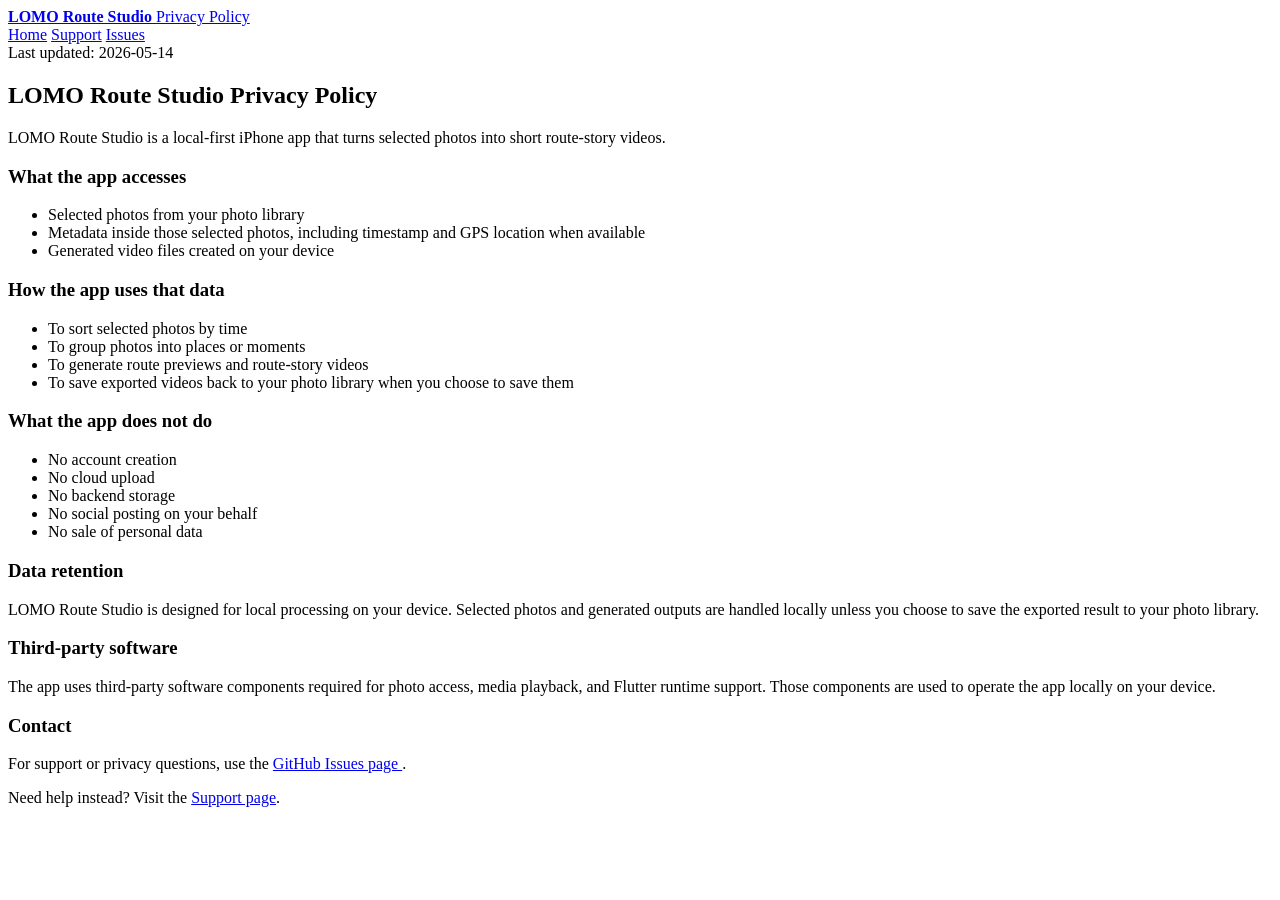
==== privacy.html @ d45ef058 "Add public privacy page" ====
<!DOCTYPE html>
<html lang="en">
  <head>
    <meta charset="UTF-8" />
    <meta name="viewport" content="width=device-width, initial-scale=1.0" />
    <title>LOMO Route Studio Privacy Policy</title>
    <meta
      name="description"
      content="Privacy Policy for the local-first iPhone app LOMO Route Studio."
    />
    <link rel="stylesheet" href="styles.css" />
  </head>
  <body>
    <div class="site-shell">
      <header class="topbar">
        <a class="brand" href="index.html" aria-label="LOMO Route Studio home">
          <span class="brand-badge" aria-hidden="true"></span>
          <span class="brand-copy">
            <strong>LOMO Route Studio</strong>
            <span>Privacy Policy</span>
          </span>
        </a>
        <nav class="nav-links" aria-label="Primary">
          <a class="nav-pill" href="index.html">Home</a>
          <a class="nav-pill" href="support.html">Support</a>
          <a
            class="nav-pill"
            href="https://github.com/jikoolomo/lomo-apps-lomoroutestudio/issues"
          >
            Issues
          </a>
        </nav>
      </header>

      <main class="content-wrap">
        <article class="content-card">
          <div class="eyebrow">Last updated: 2026-05-14</div>
          <h2>LOMO Route Studio Privacy Policy</h2>
          <p>
            LOMO Route Studio is a local-first iPhone app that turns selected
            photos into short route-story videos.
          </p>

          <h3>What the app accesses</h3>
          <ul>
            <li>Selected photos from your photo library</li>
            <li>
              Metadata inside those selected photos, including timestamp and GPS
              location when available
            </li>
            <li>Generated video files created on your device</li>
          </ul>

          <h3>How the app uses that data</h3>
          <ul>
            <li>To sort selected photos by time</li>
            <li>To group photos into places or moments</li>
            <li>To generate route previews and route-story videos</li>
            <li>
              To save exported videos back to your photo library when you choose
              to save them
            </li>
          </ul>

          <h3>What the app does not do</h3>
          <ul>
            <li>No account creation</li>
            <li>No cloud upload</li>
            <li>No backend storage</li>
            <li>No social posting on your behalf</li>
            <li>No sale of personal data</li>
          </ul>

          <h3>Data retention</h3>
          <p>
            LOMO Route Studio is designed for local processing on your device.
            Selected photos and generated outputs are handled locally unless you
            choose to save the exported result to your photo library.
          </p>

          <h3>Third-party software</h3>
          <p>
            The app uses third-party software components required for photo
            access, media playback, and Flutter runtime support. Those
            components are used to operate the app locally on your device.
          </p>

          <h3>Contact</h3>
          <p>
            For support or privacy questions, use the
            <a href="https://github.com/jikoolomo/lomo-apps-lomoroutestudio/issues">
              GitHub Issues page
            </a>.
          </p>
        </article>
      </main>

      <footer class="footer">
        Need help instead? Visit the <a href="support.html">Support page</a>.
      </footer>
    </div>
  </body>
</html>
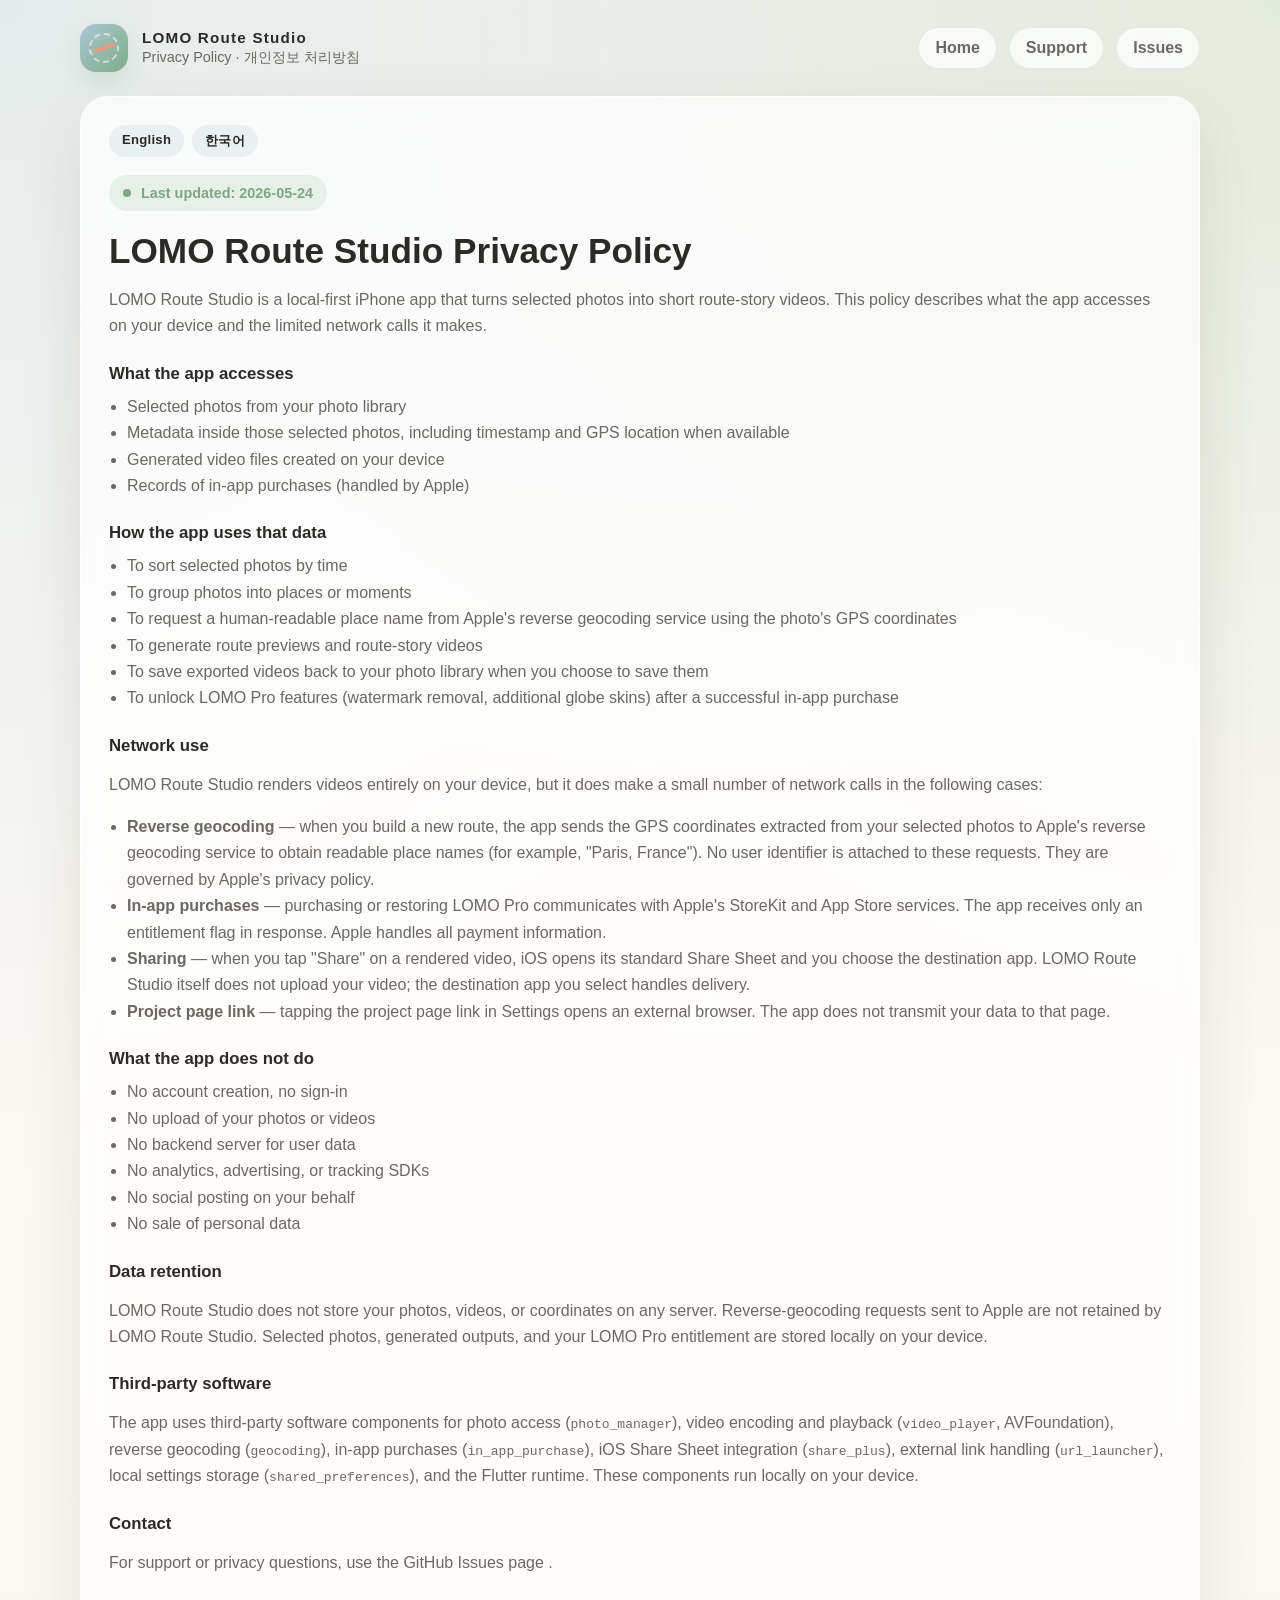
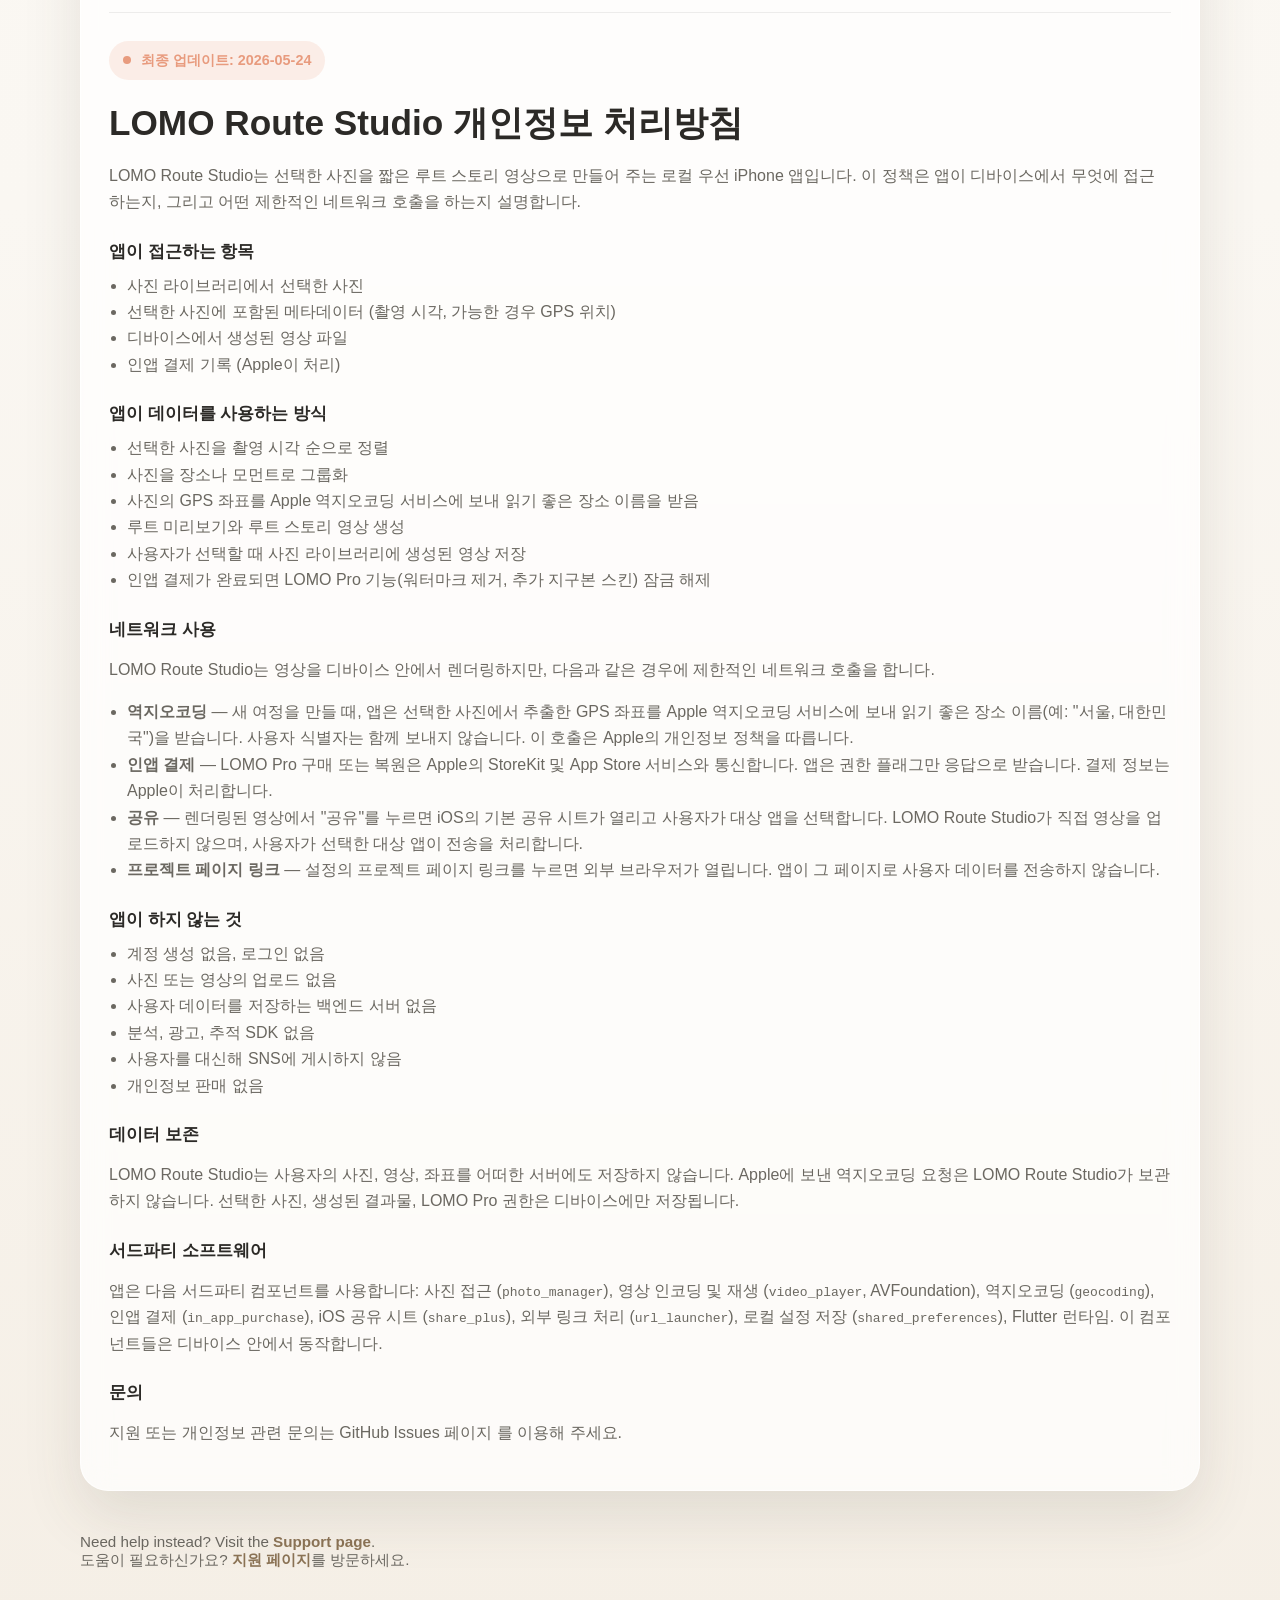
==== commit 5f1bc0c9: "Localize public site to English and Korean, sync v1.1 privacy changes Co-Authored-By: Claude Opus 4." ====
--- a/privacy.html
+++ b/privacy.html
@@ -3,10 +3,10 @@
   <head>
     <meta charset="UTF-8" />
     <meta name="viewport" content="width=device-width, initial-scale=1.0" />
-    <title>LOMO Route Studio Privacy Policy</title>
+    <title>LOMO Route Studio Privacy Policy · 개인정보 처리방침</title>
     <meta
       name="description"
-      content="Privacy Policy for the local-first iPhone app LOMO Route Studio."
+      content="Privacy Policy for the local-first iPhone app LOMO Route Studio. 로컬 우선 iPhone 앱 LOMO Route Studio의 개인정보 처리방침."
     />
     <link rel="stylesheet" href="styles.css" />
   </head>
@@ -17,7 +17,7 @@
           <span class="brand-badge" aria-hidden="true"></span>
           <span class="brand-copy">
             <strong>LOMO Route Studio</strong>
-            <span>Privacy Policy</span>
+            <span>Privacy Policy · 개인정보 처리방침</span>
           </span>
         </a>
         <nav class="nav-links" aria-label="Primary">
@@ -34,69 +34,243 @@
 
       <main class="content-wrap">
         <article class="content-card">
-          <div class="eyebrow">Last updated: 2026-05-14</div>
-          <h2>LOMO Route Studio Privacy Policy</h2>
-          <p>
-            LOMO Route Studio is a local-first iPhone app that turns selected
-            photos into short route-story videos.
-          </p>
-
-          <h3>What the app accesses</h3>
-          <ul>
-            <li>Selected photos from your photo library</li>
-            <li>
-              Metadata inside those selected photos, including timestamp and GPS
-              location when available
-            </li>
-            <li>Generated video files created on your device</li>
-          </ul>
-
-          <h3>How the app uses that data</h3>
-          <ul>
-            <li>To sort selected photos by time</li>
-            <li>To group photos into places or moments</li>
-            <li>To generate route previews and route-story videos</li>
-            <li>
-              To save exported videos back to your photo library when you choose
-              to save them
-            </li>
-          </ul>
-
-          <h3>What the app does not do</h3>
-          <ul>
-            <li>No account creation</li>
-            <li>No cloud upload</li>
-            <li>No backend storage</li>
-            <li>No social posting on your behalf</li>
-            <li>No sale of personal data</li>
-          </ul>
-
-          <h3>Data retention</h3>
-          <p>
-            LOMO Route Studio is designed for local processing on your device.
-            Selected photos and generated outputs are handled locally unless you
-            choose to save the exported result to your photo library.
-          </p>
-
-          <h3>Third-party software</h3>
-          <p>
-            The app uses third-party software components required for photo
-            access, media playback, and Flutter runtime support. Those
-            components are used to operate the app locally on your device.
-          </p>
-
-          <h3>Contact</h3>
-          <p>
-            For support or privacy questions, use the
-            <a href="https://github.com/jikoolomo/lomo-apps-lomoroutestudio/issues">
-              GitHub Issues page
-            </a>.
-          </p>
+          <nav class="lang-anchors" aria-label="Language">
+            <a href="#en">English</a>
+            <a href="#ko">한국어</a>
+          </nav>
+
+          <section class="lang-section" lang="en" id="en">
+            <div class="eyebrow">Last updated: 2026-05-24</div>
+            <h2>LOMO Route Studio Privacy Policy</h2>
+            <p>
+              LOMO Route Studio is a local-first iPhone app that turns selected
+              photos into short route-story videos. This policy describes what
+              the app accesses on your device and the limited network calls it
+              makes.
+            </p>
+
+            <h3>What the app accesses</h3>
+            <ul>
+              <li>Selected photos from your photo library</li>
+              <li>
+                Metadata inside those selected photos, including timestamp and
+                GPS location when available
+              </li>
+              <li>Generated video files created on your device</li>
+              <li>Records of in-app purchases (handled by Apple)</li>
+            </ul>
+
+            <h3>How the app uses that data</h3>
+            <ul>
+              <li>To sort selected photos by time</li>
+              <li>To group photos into places or moments</li>
+              <li>
+                To request a human-readable place name from Apple's reverse
+                geocoding service using the photo's GPS coordinates
+              </li>
+              <li>To generate route previews and route-story videos</li>
+              <li>
+                To save exported videos back to your photo library when you
+                choose to save them
+              </li>
+              <li>
+                To unlock LOMO Pro features (watermark removal, additional
+                globe skins) after a successful in-app purchase
+              </li>
+            </ul>
+
+            <h3>Network use</h3>
+            <p>
+              LOMO Route Studio renders videos entirely on your device, but it
+              does make a small number of network calls in the following cases:
+            </p>
+            <ul>
+              <li>
+                <strong>Reverse geocoding</strong> — when you build a new
+                route, the app sends the GPS coordinates extracted from your
+                selected photos to Apple's reverse geocoding service to obtain
+                readable place names (for example, "Paris, France"). No user
+                identifier is attached to these requests. They are governed by
+                Apple's privacy policy.
+              </li>
+              <li>
+                <strong>In-app purchases</strong> — purchasing or restoring
+                LOMO Pro communicates with Apple's StoreKit and App Store
+                services. The app receives only an entitlement flag in
+                response. Apple handles all payment information.
+              </li>
+              <li>
+                <strong>Sharing</strong> — when you tap "Share" on a rendered
+                video, iOS opens its standard Share Sheet and you choose the
+                destination app. LOMO Route Studio itself does not upload your
+                video; the destination app you select handles delivery.
+              </li>
+              <li>
+                <strong>Project page link</strong> — tapping the project page
+                link in Settings opens an external browser. The app does not
+                transmit your data to that page.
+              </li>
+            </ul>
+
+            <h3>What the app does not do</h3>
+            <ul>
+              <li>No account creation, no sign-in</li>
+              <li>No upload of your photos or videos</li>
+              <li>No backend server for user data</li>
+              <li>No analytics, advertising, or tracking SDKs</li>
+              <li>No social posting on your behalf</li>
+              <li>No sale of personal data</li>
+            </ul>
+
+            <h3>Data retention</h3>
+            <p>
+              LOMO Route Studio does not store your photos, videos, or
+              coordinates on any server. Reverse-geocoding requests sent to
+              Apple are not retained by LOMO Route Studio. Selected photos,
+              generated outputs, and your LOMO Pro entitlement are stored
+              locally on your device.
+            </p>
+
+            <h3>Third-party software</h3>
+            <p>
+              The app uses third-party software components for photo access
+              (<code>photo_manager</code>), video encoding and playback
+              (<code>video_player</code>, AVFoundation), reverse geocoding
+              (<code>geocoding</code>), in-app purchases
+              (<code>in_app_purchase</code>), iOS Share Sheet integration
+              (<code>share_plus</code>), external link handling
+              (<code>url_launcher</code>), local settings storage
+              (<code>shared_preferences</code>), and the Flutter runtime.
+              These components run locally on your device.
+            </p>
+
+            <h3>Contact</h3>
+            <p>
+              For support or privacy questions, use the
+              <a href="https://github.com/jikoolomo/lomo-apps-lomoroutestudio/issues">
+                GitHub Issues page
+              </a>.
+            </p>
+          </section>
+
+          <hr class="lang-divider" />
+
+          <section class="lang-section" lang="ko" id="ko">
+            <div class="eyebrow">최종 업데이트: 2026-05-24</div>
+            <h2>LOMO Route Studio 개인정보 처리방침</h2>
+            <p>
+              LOMO Route Studio는 선택한 사진을 짧은 루트 스토리 영상으로
+              만들어 주는 로컬 우선 iPhone 앱입니다. 이 정책은 앱이 디바이스에서
+              무엇에 접근하는지, 그리고 어떤 제한적인 네트워크 호출을 하는지
+              설명합니다.
+            </p>
+
+            <h3>앱이 접근하는 항목</h3>
+            <ul>
+              <li>사진 라이브러리에서 선택한 사진</li>
+              <li>
+                선택한 사진에 포함된 메타데이터 (촬영 시각, 가능한 경우 GPS
+                위치)
+              </li>
+              <li>디바이스에서 생성된 영상 파일</li>
+              <li>인앱 결제 기록 (Apple이 처리)</li>
+            </ul>
+
+            <h3>앱이 데이터를 사용하는 방식</h3>
+            <ul>
+              <li>선택한 사진을 촬영 시각 순으로 정렬</li>
+              <li>사진을 장소나 모먼트로 그룹화</li>
+              <li>
+                사진의 GPS 좌표를 Apple 역지오코딩 서비스에 보내 읽기 좋은 장소
+                이름을 받음
+              </li>
+              <li>루트 미리보기와 루트 스토리 영상 생성</li>
+              <li>
+                사용자가 선택할 때 사진 라이브러리에 생성된 영상 저장
+              </li>
+              <li>
+                인앱 결제가 완료되면 LOMO Pro 기능(워터마크 제거, 추가 지구본
+                스킨) 잠금 해제
+              </li>
+            </ul>
+
+            <h3>네트워크 사용</h3>
+            <p>
+              LOMO Route Studio는 영상을 디바이스 안에서 렌더링하지만, 다음과
+              같은 경우에 제한적인 네트워크 호출을 합니다.
+            </p>
+            <ul>
+              <li>
+                <strong>역지오코딩</strong> — 새 여정을 만들 때, 앱은 선택한
+                사진에서 추출한 GPS 좌표를 Apple 역지오코딩 서비스에 보내 읽기
+                좋은 장소 이름(예: "서울, 대한민국")을 받습니다. 사용자 식별자는
+                함께 보내지 않습니다. 이 호출은 Apple의 개인정보 정책을
+                따릅니다.
+              </li>
+              <li>
+                <strong>인앱 결제</strong> — LOMO Pro 구매 또는 복원은 Apple의
+                StoreKit 및 App Store 서비스와 통신합니다. 앱은 권한 플래그만
+                응답으로 받습니다. 결제 정보는 Apple이 처리합니다.
+              </li>
+              <li>
+                <strong>공유</strong> — 렌더링된 영상에서 "공유"를 누르면 iOS의
+                기본 공유 시트가 열리고 사용자가 대상 앱을 선택합니다. LOMO
+                Route Studio가 직접 영상을 업로드하지 않으며, 사용자가 선택한
+                대상 앱이 전송을 처리합니다.
+              </li>
+              <li>
+                <strong>프로젝트 페이지 링크</strong> — 설정의 프로젝트 페이지
+                링크를 누르면 외부 브라우저가 열립니다. 앱이 그 페이지로 사용자
+                데이터를 전송하지 않습니다.
+              </li>
+            </ul>
+
+            <h3>앱이 하지 않는 것</h3>
+            <ul>
+              <li>계정 생성 없음, 로그인 없음</li>
+              <li>사진 또는 영상의 업로드 없음</li>
+              <li>사용자 데이터를 저장하는 백엔드 서버 없음</li>
+              <li>분석, 광고, 추적 SDK 없음</li>
+              <li>사용자를 대신해 SNS에 게시하지 않음</li>
+              <li>개인정보 판매 없음</li>
+            </ul>
+
+            <h3>데이터 보존</h3>
+            <p>
+              LOMO Route Studio는 사용자의 사진, 영상, 좌표를 어떠한 서버에도
+              저장하지 않습니다. Apple에 보낸 역지오코딩 요청은 LOMO Route
+              Studio가 보관하지 않습니다. 선택한 사진, 생성된 결과물, LOMO Pro
+              권한은 디바이스에만 저장됩니다.
+            </p>
+
+            <h3>서드파티 소프트웨어</h3>
+            <p>
+              앱은 다음 서드파티 컴포넌트를 사용합니다: 사진 접근
+              (<code>photo_manager</code>), 영상 인코딩 및 재생
+              (<code>video_player</code>, AVFoundation), 역지오코딩
+              (<code>geocoding</code>), 인앱 결제
+              (<code>in_app_purchase</code>), iOS 공유 시트
+              (<code>share_plus</code>), 외부 링크 처리
+              (<code>url_launcher</code>), 로컬 설정 저장
+              (<code>shared_preferences</code>), Flutter 런타임. 이
+              컴포넌트들은 디바이스 안에서 동작합니다.
+            </p>
+
+            <h3>문의</h3>
+            <p>
+              지원 또는 개인정보 관련 문의는
+              <a href="https://github.com/jikoolomo/lomo-apps-lomoroutestudio/issues">
+                GitHub Issues 페이지
+              </a>를 이용해 주세요.
+            </p>
+          </section>
         </article>
       </main>
 
       <footer class="footer">
         Need help instead? Visit the <a href="support.html">Support page</a>.
+        <br />
+        도움이 필요하신가요? <a href="support.html">지원 페이지</a>를 방문하세요.
       </footer>
     </div>
   </body>
--- a/styles.css
+++ b/styles.css
@@ -0,0 +1,504 @@
+:root {
+  --cream: #faf7f2;
+  --text: #2c2a27;
+  --muted: #6b6861;
+  --green: #7ba882;
+  --blue: #a8c5d1;
+  --coral: #e89b7e;
+  --brown: #8b7355;
+  --white: #ffffff;
+  --shadow: 0 24px 60px rgba(76, 64, 48, 0.12);
+  --border: rgba(44, 42, 39, 0.08);
+}
+
+* {
+  box-sizing: border-box;
+}
+
+html {
+  scroll-behavior: smooth;
+}
+
+body {
+  margin: 0;
+  font-family: "SF Pro Display", "Avenir Next", -apple-system, BlinkMacSystemFont,
+    "Segoe UI", sans-serif;
+  color: var(--text);
+  background:
+    radial-gradient(circle at top left, rgba(168, 197, 209, 0.28), transparent 34%),
+    radial-gradient(circle at top right, rgba(123, 168, 130, 0.2), transparent 32%),
+    linear-gradient(180deg, #fdfaf5 0%, var(--cream) 56%, #f5efe6 100%);
+}
+
+a {
+  color: inherit;
+  text-decoration: none;
+}
+
+.site-shell {
+  width: min(1120px, calc(100% - 40px));
+  margin: 0 auto;
+  padding: 24px 0 56px;
+}
+
+.topbar {
+  display: flex;
+  align-items: center;
+  justify-content: space-between;
+  gap: 16px;
+  margin-bottom: 24px;
+}
+
+.brand {
+  display: inline-flex;
+  align-items: center;
+  gap: 14px;
+}
+
+.brand-badge {
+  width: 48px;
+  height: 48px;
+  border-radius: 16px;
+  background: linear-gradient(135deg, rgba(168, 197, 209, 0.95), rgba(123, 168, 130, 0.95));
+  box-shadow: 0 10px 24px rgba(123, 168, 130, 0.22);
+  position: relative;
+  overflow: hidden;
+}
+
+.brand-badge::before,
+.brand-badge::after {
+  content: "";
+  position: absolute;
+  border-radius: 999px;
+}
+
+.brand-badge::before {
+  inset: 9px;
+  border: 2px dashed rgba(255, 255, 255, 0.55);
+}
+
+.brand-badge::after {
+  width: 22px;
+  height: 4px;
+  background: var(--coral);
+  top: 22px;
+  left: 13px;
+  transform: rotate(-18deg);
+}
+
+.brand-copy strong {
+  display: block;
+  font-size: 0.95rem;
+  letter-spacing: 0.08em;
+}
+
+.brand-copy span {
+  display: block;
+  margin-top: 2px;
+  color: var(--muted);
+  font-size: 0.9rem;
+}
+
+.nav-links {
+  display: flex;
+  flex-wrap: wrap;
+  gap: 12px;
+}
+
+.nav-pill {
+  padding: 11px 16px;
+  border-radius: 999px;
+  background: rgba(255, 255, 255, 0.72);
+  border: 1px solid rgba(44, 42, 39, 0.08);
+  color: var(--muted);
+  font-weight: 600;
+  transition: transform 180ms ease, box-shadow 180ms ease, color 180ms ease;
+}
+
+.nav-pill:hover,
+.nav-pill:focus-visible {
+  color: var(--text);
+  transform: translateY(-1px);
+  box-shadow: 0 10px 26px rgba(76, 64, 48, 0.12);
+}
+
+.hero {
+  display: grid;
+  grid-template-columns: minmax(0, 1.08fr) minmax(280px, 0.92fr);
+  gap: 28px;
+  align-items: center;
+  margin-bottom: 26px;
+}
+
+.hero-copy,
+.panel,
+.content-card {
+  background: rgba(255, 255, 255, 0.72);
+  border: 1px solid rgba(255, 255, 255, 0.72);
+  box-shadow: var(--shadow);
+  backdrop-filter: blur(14px);
+}
+
+.hero-copy {
+  border-radius: 34px;
+  padding: 40px;
+}
+
+.eyebrow {
+  display: inline-flex;
+  align-items: center;
+  gap: 10px;
+  padding: 10px 14px;
+  border-radius: 999px;
+  background: rgba(123, 168, 130, 0.14);
+  color: var(--green);
+  font-size: 0.9rem;
+  font-weight: 700;
+  margin-bottom: 20px;
+}
+
+.eyebrow::before {
+  content: "";
+  width: 8px;
+  height: 8px;
+  border-radius: 50%;
+  background: var(--green);
+}
+
+h1,
+h2,
+h3 {
+  margin: 0;
+  letter-spacing: 0;
+}
+
+h1 {
+  font-size: clamp(2.6rem, 5vw, 4.4rem);
+  line-height: 0.96;
+}
+
+.hero-copy p {
+  margin: 18px 0 0;
+  font-size: 1.08rem;
+  line-height: 1.7;
+  color: var(--muted);
+  max-width: 38rem;
+}
+
+.cta-row {
+  display: flex;
+  flex-wrap: wrap;
+  gap: 14px;
+  margin-top: 28px;
+}
+
+.cta-primary,
+.cta-secondary {
+  display: inline-flex;
+  align-items: center;
+  justify-content: center;
+  min-height: 56px;
+  padding: 0 22px;
+  border-radius: 20px;
+  font-weight: 800;
+  transition: transform 180ms ease, box-shadow 180ms ease, filter 180ms ease;
+}
+
+.cta-primary {
+  background: var(--coral);
+  color: var(--white);
+  box-shadow: 0 16px 30px rgba(232, 155, 126, 0.3);
+}
+
+.cta-secondary {
+  background: var(--white);
+  border: 1px solid var(--border);
+}
+
+.cta-primary:hover,
+.cta-secondary:hover,
+.cta-primary:focus-visible,
+.cta-secondary:focus-visible {
+  transform: translateY(-1px);
+  filter: saturate(1.03);
+}
+
+.trust-note {
+  margin-top: 16px;
+  font-size: 0.96rem;
+  color: var(--muted);
+}
+
+.hero-stage {
+  position: relative;
+  min-height: 430px;
+  padding: 28px;
+  border-radius: 34px;
+  background:
+    radial-gradient(circle at 50% 30%, rgba(255, 255, 255, 0.86), transparent 28%),
+    linear-gradient(180deg, rgba(168, 197, 209, 0.22), rgba(123, 168, 130, 0.18));
+  overflow: hidden;
+  box-shadow: var(--shadow);
+}
+
+.globe {
+  width: min(88%, 420px);
+  aspect-ratio: 1;
+  margin: 14px auto 0;
+  border-radius: 50%;
+  background:
+    radial-gradient(circle at 32% 30%, rgba(255, 255, 255, 0.46), transparent 22%),
+    radial-gradient(circle at 65% 70%, rgba(123, 168, 130, 0.24), transparent 30%),
+    linear-gradient(150deg, rgba(168, 197, 209, 0.98), rgba(123, 168, 130, 0.96));
+  position: relative;
+  box-shadow: 0 36px 70px rgba(94, 118, 105, 0.24);
+}
+
+.land {
+  position: absolute;
+  background: rgba(123, 168, 130, 0.7);
+  border-radius: 48% 52% 45% 55%;
+}
+
+.land.one {
+  inset: 19% auto auto 18%;
+  width: 38%;
+  height: 23%;
+  transform: rotate(-14deg);
+}
+
+.land.two {
+  inset: 46% 13% auto auto;
+  width: 30%;
+  height: 20%;
+  transform: rotate(12deg);
+}
+
+.land.three {
+  inset: auto auto 17% 24%;
+  width: 22%;
+  height: 17%;
+  transform: rotate(10deg);
+}
+
+.route {
+  position: absolute;
+  inset: 0;
+}
+
+.route path {
+  stroke: rgba(232, 155, 126, 0.95);
+  stroke-width: 10;
+  stroke-linecap: round;
+  stroke-dasharray: 18 18;
+  fill: none;
+}
+
+.route circle {
+  fill: #fff6f1;
+  stroke: rgba(232, 155, 126, 0.95);
+  stroke-width: 7;
+}
+
+.route plane {
+  fill: none;
+}
+
+.plane-mark {
+  position: absolute;
+  top: 39%;
+  left: 53%;
+  width: 34px;
+  height: 34px;
+  transform: rotate(20deg);
+}
+
+.story-card {
+  position: absolute;
+  left: 26px;
+  right: 26px;
+  bottom: 26px;
+  padding: 18px 18px 20px;
+  border-radius: 28px;
+  background: rgba(255, 255, 255, 0.84);
+  border: 1px solid rgba(255, 255, 255, 0.82);
+  box-shadow: 0 22px 46px rgba(76, 64, 48, 0.14);
+}
+
+.story-card strong {
+  display: block;
+  font-size: 1.08rem;
+  margin-bottom: 8px;
+}
+
+.story-card span {
+  color: var(--muted);
+  line-height: 1.6;
+}
+
+.grid {
+  display: grid;
+  grid-template-columns: repeat(3, minmax(0, 1fr));
+  gap: 20px;
+  margin-top: 22px;
+}
+
+.panel {
+  border-radius: 28px;
+  padding: 22px;
+}
+
+.panel h3 {
+  font-size: 1.1rem;
+  margin-bottom: 10px;
+}
+
+.panel p,
+.panel li,
+.content-card p,
+.content-card li {
+  color: var(--muted);
+  line-height: 1.65;
+}
+
+.panel ul,
+.content-card ul {
+  padding-left: 18px;
+  margin: 0;
+}
+
+.content-wrap {
+  display: grid;
+  gap: 18px;
+  margin-top: 20px;
+}
+
+.content-card {
+  border-radius: 28px;
+  padding: 28px;
+}
+
+.content-card h2 {
+  font-size: clamp(1.6rem, 3vw, 2.2rem);
+  margin-bottom: 16px;
+}
+
+.content-card h3 {
+  font-size: 1.05rem;
+  margin: 24px 0 10px;
+}
+
+.content-card p + p,
+.content-card ul + p,
+.content-card p + ul {
+  margin-top: 14px;
+}
+
+.footer {
+  margin-top: 24px;
+  padding: 18px 0 0;
+  color: var(--muted);
+  font-size: 0.95rem;
+}
+
+.footer a {
+  color: var(--brown);
+  font-weight: 700;
+}
+
+.lang-anchors {
+  display: flex;
+  gap: 8px;
+  margin-bottom: 18px;
+  flex-wrap: wrap;
+}
+
+.lang-anchors a {
+  font-size: 0.82rem;
+  font-weight: 700;
+  letter-spacing: 0.02em;
+  padding: 7px 13px;
+  border-radius: 999px;
+  background: rgba(168, 197, 209, 0.2);
+  color: var(--text);
+  transition: background 160ms ease, transform 160ms ease;
+}
+
+.lang-anchors a:hover,
+.lang-anchors a:focus-visible {
+  background: rgba(168, 197, 209, 0.36);
+  transform: translateY(-1px);
+}
+
+.lang-divider {
+  border: 0;
+  height: 1px;
+  background: var(--border);
+  margin: 36px 0 28px;
+}
+
+.lang-section[lang="ko"] .eyebrow {
+  background: rgba(232, 155, 126, 0.16);
+  color: var(--coral);
+}
+
+.lang-section[lang="ko"] .eyebrow::before {
+  background: var(--coral);
+}
+
+@media (max-width: 920px) {
+  .hero {
+    grid-template-columns: 1fr;
+  }
+
+  .grid {
+    grid-template-columns: 1fr;
+  }
+
+  .hero-stage {
+    min-height: 380px;
+  }
+}
+
+@media (max-width: 640px) {
+  .site-shell {
+    width: min(100% - 24px, 1120px);
+    padding-top: 16px;
+  }
+
+  .topbar {
+    align-items: flex-start;
+    flex-direction: column;
+  }
+
+  .hero-copy,
+  .hero-stage,
+  .panel,
+  .content-card {
+    border-radius: 26px;
+  }
+
+  .hero-copy,
+  .content-card {
+    padding: 24px;
+  }
+
+  h1 {
+    font-size: 2.5rem;
+  }
+
+  .cta-row {
+    flex-direction: column;
+  }
+
+  .cta-primary,
+  .cta-secondary {
+    width: 100%;
+  }
+
+  .story-card {
+    left: 18px;
+    right: 18px;
+    bottom: 18px;
+  }
+}
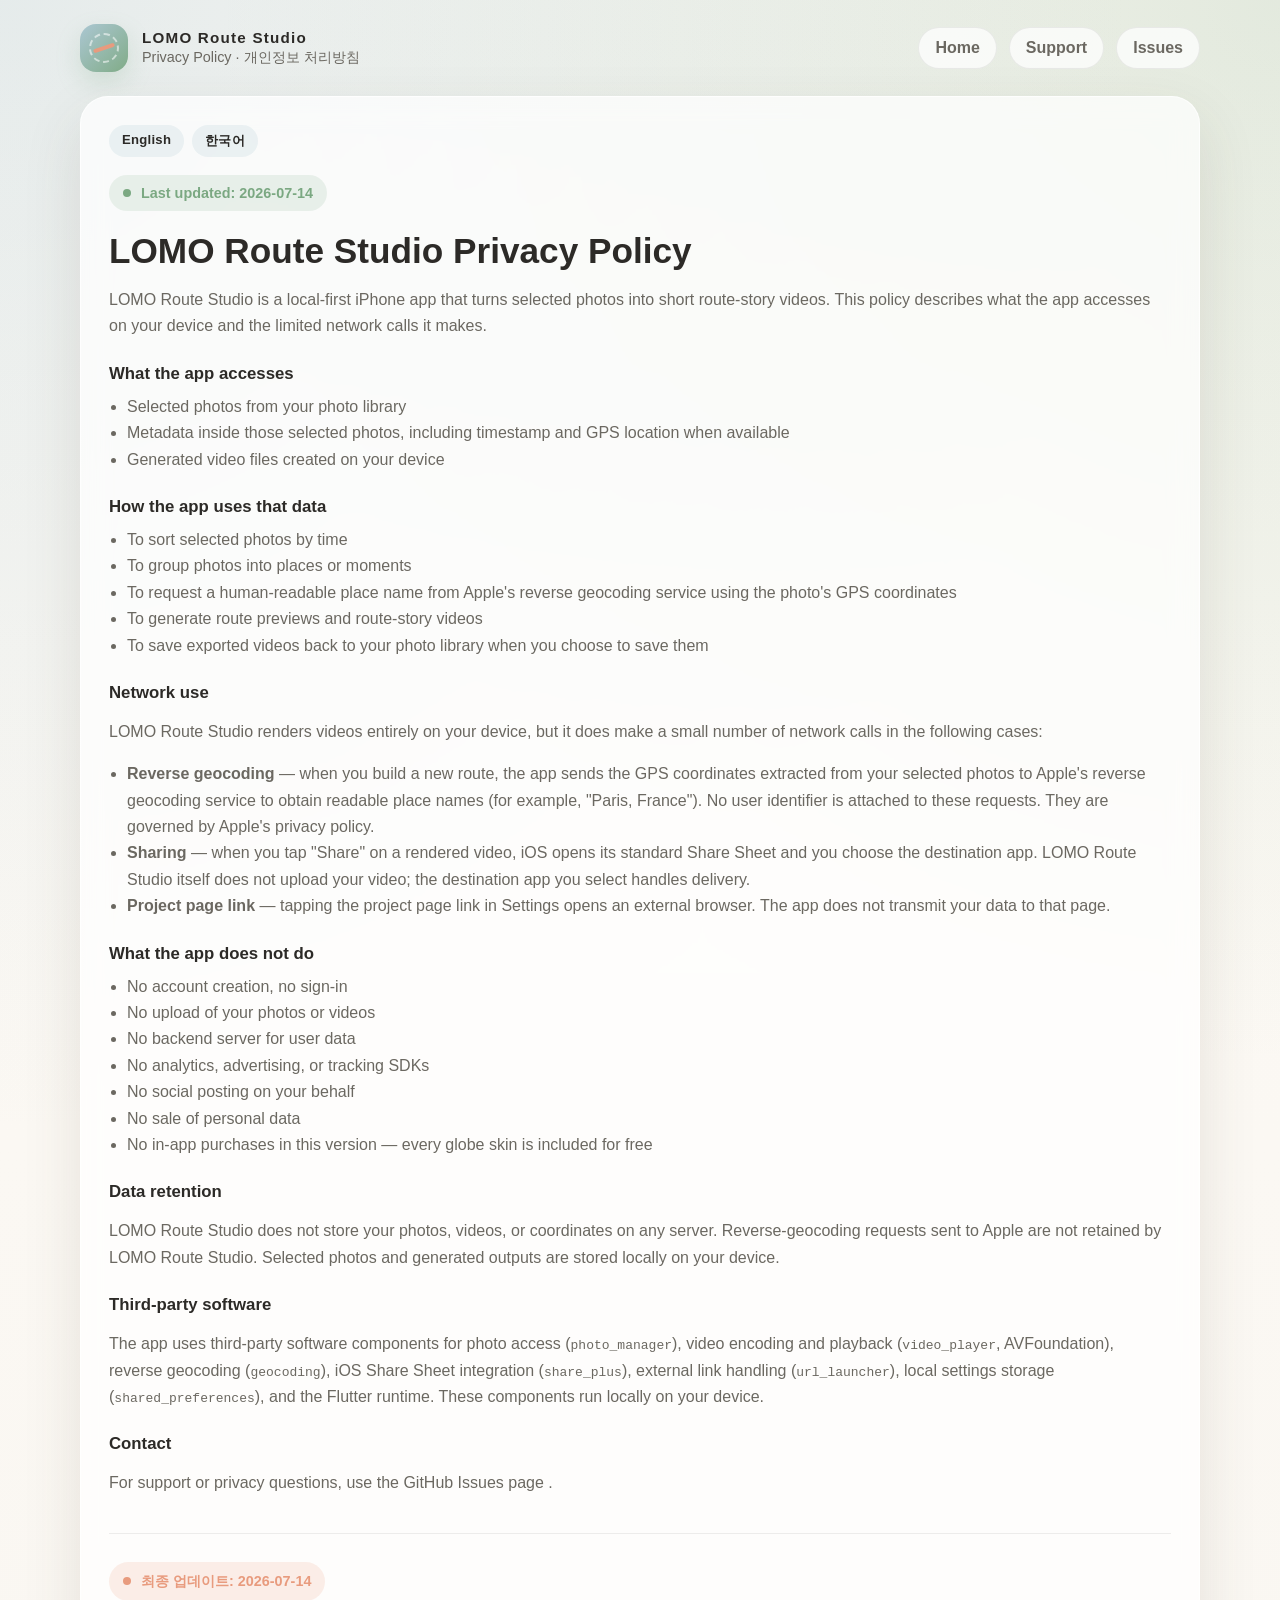
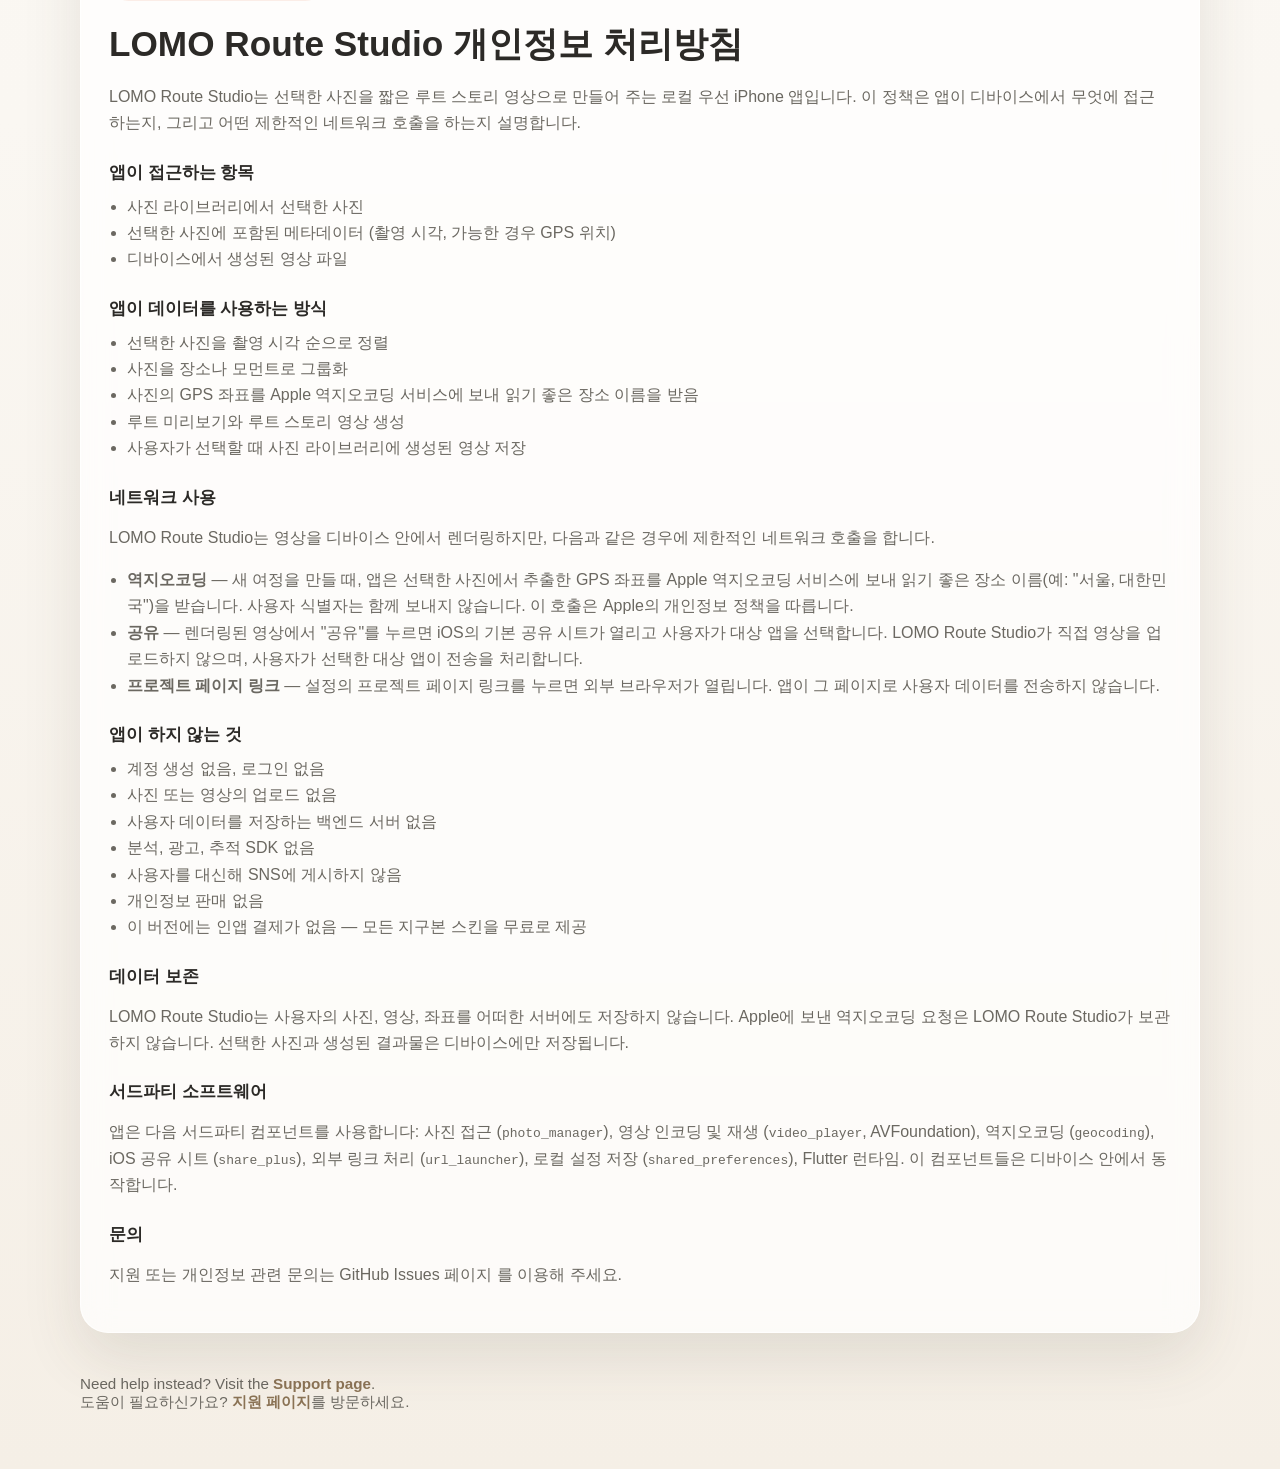
==== commit 990de8f0: "Remove stale LOMO Pro / IAP references for v1.0 free release v1.0 ships without in-app purchases (Ko" ====
--- a/privacy.html
+++ b/privacy.html
@@ -40,7 +40,7 @@
           </nav>
 
           <section class="lang-section" lang="en" id="en">
-            <div class="eyebrow">Last updated: 2026-05-24</div>
+            <div class="eyebrow">Last updated: 2026-07-14</div>
             <h2>LOMO Route Studio Privacy Policy</h2>
             <p>
               LOMO Route Studio is a local-first iPhone app that turns selected
@@ -57,7 +57,6 @@
                 GPS location when available
               </li>
               <li>Generated video files created on your device</li>
-              <li>Records of in-app purchases (handled by Apple)</li>
             </ul>
 
             <h3>How the app uses that data</h3>
@@ -72,10 +71,6 @@
               <li>
                 To save exported videos back to your photo library when you
                 choose to save them
-              </li>
-              <li>
-                To unlock LOMO Pro features (watermark removal, additional
-                globe skins) after a successful in-app purchase
               </li>
             </ul>
 
@@ -94,12 +89,6 @@
                 Apple's privacy policy.
               </li>
               <li>
-                <strong>In-app purchases</strong> — purchasing or restoring
-                LOMO Pro communicates with Apple's StoreKit and App Store
-                services. The app receives only an entitlement flag in
-                response. Apple handles all payment information.
-              </li>
-              <li>
                 <strong>Sharing</strong> — when you tap "Share" on a rendered
                 video, iOS opens its standard Share Sheet and you choose the
                 destination app. LOMO Route Studio itself does not upload your
@@ -120,15 +109,18 @@
               <li>No analytics, advertising, or tracking SDKs</li>
               <li>No social posting on your behalf</li>
               <li>No sale of personal data</li>
+              <li>
+                No in-app purchases in this version — every globe skin is
+                included for free
+              </li>
             </ul>
 
             <h3>Data retention</h3>
             <p>
               LOMO Route Studio does not store your photos, videos, or
               coordinates on any server. Reverse-geocoding requests sent to
-              Apple are not retained by LOMO Route Studio. Selected photos,
-              generated outputs, and your LOMO Pro entitlement are stored
-              locally on your device.
+              Apple are not retained by LOMO Route Studio. Selected photos
+              and generated outputs are stored locally on your device.
             </p>
 
             <h3>Third-party software</h3>
@@ -136,8 +128,7 @@
               The app uses third-party software components for photo access
               (<code>photo_manager</code>), video encoding and playback
               (<code>video_player</code>, AVFoundation), reverse geocoding
-              (<code>geocoding</code>), in-app purchases
-              (<code>in_app_purchase</code>), iOS Share Sheet integration
+              (<code>geocoding</code>), iOS Share Sheet integration
               (<code>share_plus</code>), external link handling
               (<code>url_launcher</code>), local settings storage
               (<code>shared_preferences</code>), and the Flutter runtime.
@@ -156,7 +147,7 @@
           <hr class="lang-divider" />
 
           <section class="lang-section" lang="ko" id="ko">
-            <div class="eyebrow">최종 업데이트: 2026-05-24</div>
+            <div class="eyebrow">최종 업데이트: 2026-07-14</div>
             <h2>LOMO Route Studio 개인정보 처리방침</h2>
             <p>
               LOMO Route Studio는 선택한 사진을 짧은 루트 스토리 영상으로
@@ -173,7 +164,6 @@
                 위치)
               </li>
               <li>디바이스에서 생성된 영상 파일</li>
-              <li>인앱 결제 기록 (Apple이 처리)</li>
             </ul>
 
             <h3>앱이 데이터를 사용하는 방식</h3>
@@ -187,10 +177,6 @@
               <li>루트 미리보기와 루트 스토리 영상 생성</li>
               <li>
                 사용자가 선택할 때 사진 라이브러리에 생성된 영상 저장
-              </li>
-              <li>
-                인앱 결제가 완료되면 LOMO Pro 기능(워터마크 제거, 추가 지구본
-                스킨) 잠금 해제
               </li>
             </ul>
 
@@ -206,11 +192,6 @@
                 좋은 장소 이름(예: "서울, 대한민국")을 받습니다. 사용자 식별자는
                 함께 보내지 않습니다. 이 호출은 Apple의 개인정보 정책을
                 따릅니다.
-              </li>
-              <li>
-                <strong>인앱 결제</strong> — LOMO Pro 구매 또는 복원은 Apple의
-                StoreKit 및 App Store 서비스와 통신합니다. 앱은 권한 플래그만
-                응답으로 받습니다. 결제 정보는 Apple이 처리합니다.
               </li>
               <li>
                 <strong>공유</strong> — 렌더링된 영상에서 "공유"를 누르면 iOS의
@@ -233,14 +214,15 @@
               <li>분석, 광고, 추적 SDK 없음</li>
               <li>사용자를 대신해 SNS에 게시하지 않음</li>
               <li>개인정보 판매 없음</li>
+              <li>이 버전에는 인앱 결제가 없음 — 모든 지구본 스킨을 무료로 제공</li>
             </ul>
 
             <h3>데이터 보존</h3>
             <p>
               LOMO Route Studio는 사용자의 사진, 영상, 좌표를 어떠한 서버에도
               저장하지 않습니다. Apple에 보낸 역지오코딩 요청은 LOMO Route
-              Studio가 보관하지 않습니다. 선택한 사진, 생성된 결과물, LOMO Pro
-              권한은 디바이스에만 저장됩니다.
+              Studio가 보관하지 않습니다. 선택한 사진과 생성된 결과물은
+              디바이스에만 저장됩니다.
             </p>
 
             <h3>서드파티 소프트웨어</h3>
@@ -248,8 +230,7 @@
               앱은 다음 서드파티 컴포넌트를 사용합니다: 사진 접근
               (<code>photo_manager</code>), 영상 인코딩 및 재생
               (<code>video_player</code>, AVFoundation), 역지오코딩
-              (<code>geocoding</code>), 인앱 결제
-              (<code>in_app_purchase</code>), iOS 공유 시트
+              (<code>geocoding</code>), iOS 공유 시트
               (<code>share_plus</code>), 외부 링크 처리
               (<code>url_launcher</code>), 로컬 설정 저장
               (<code>shared_preferences</code>), Flutter 런타임. 이
